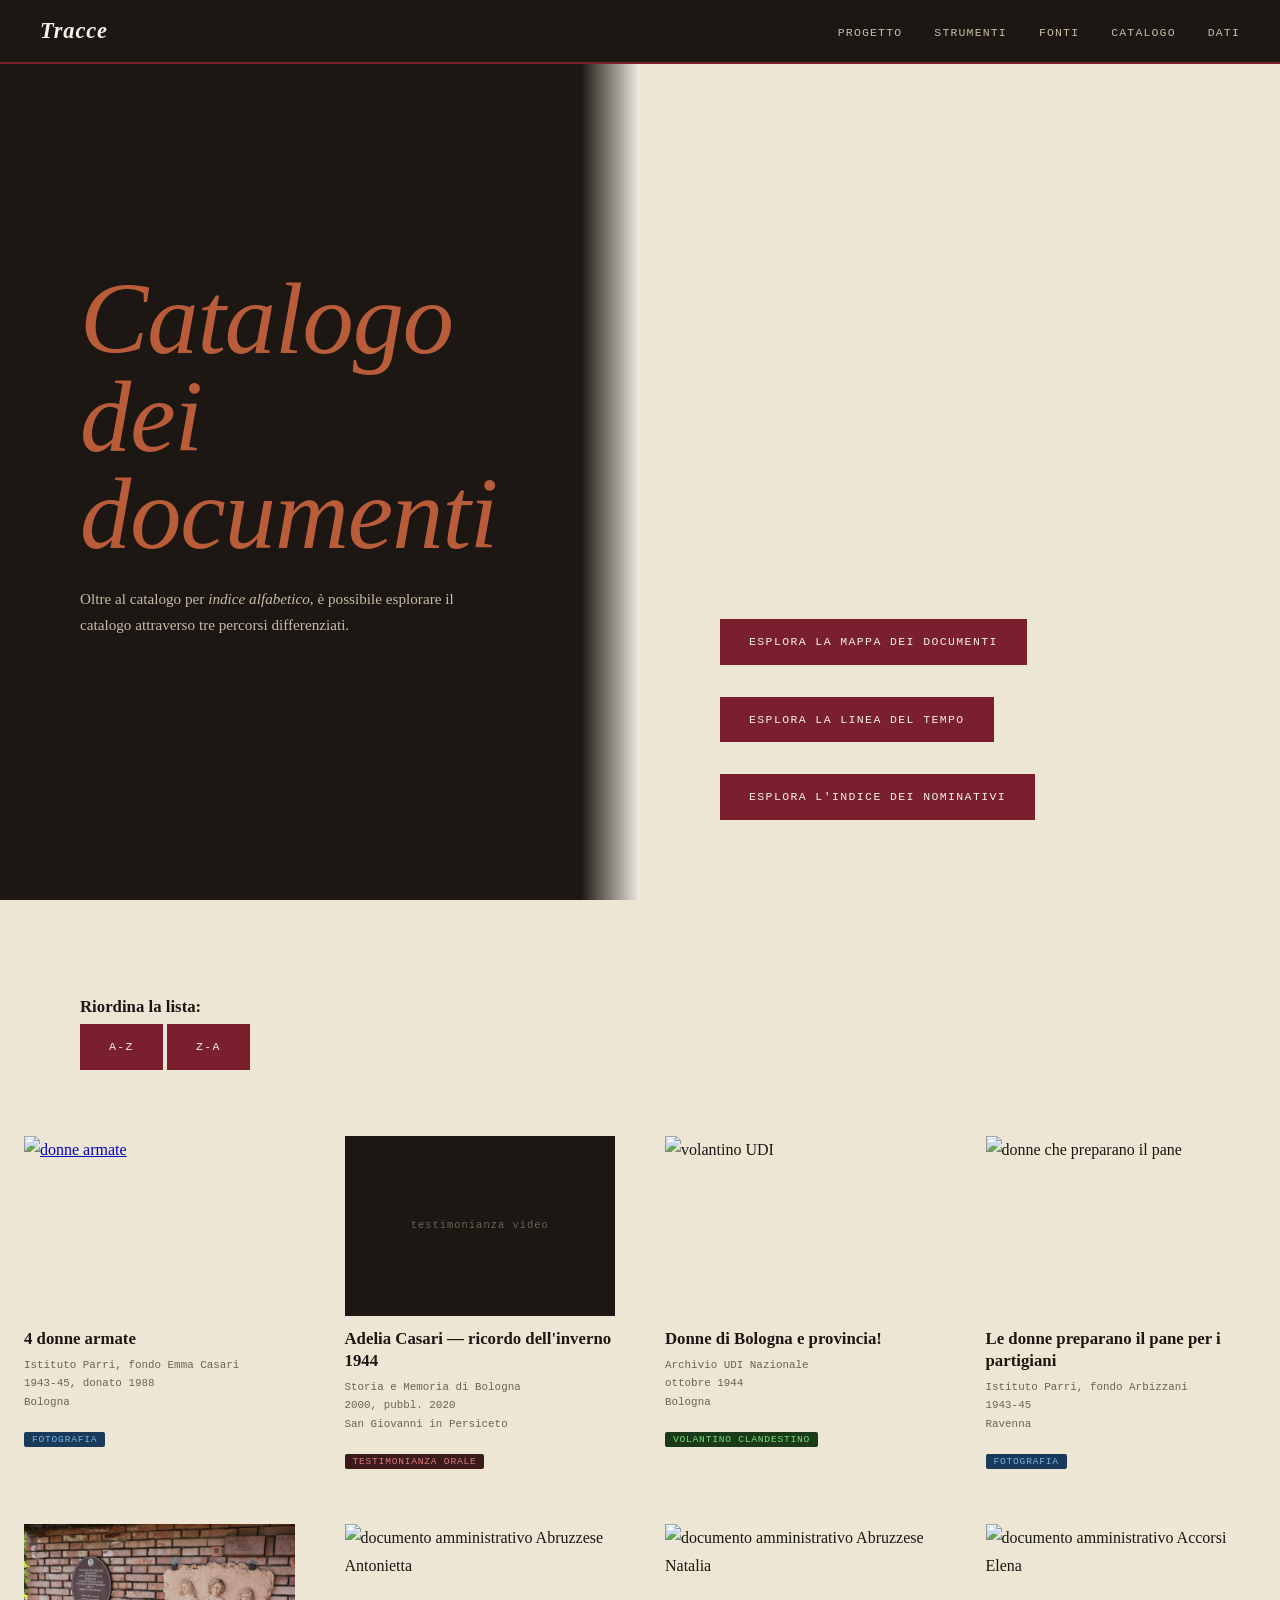
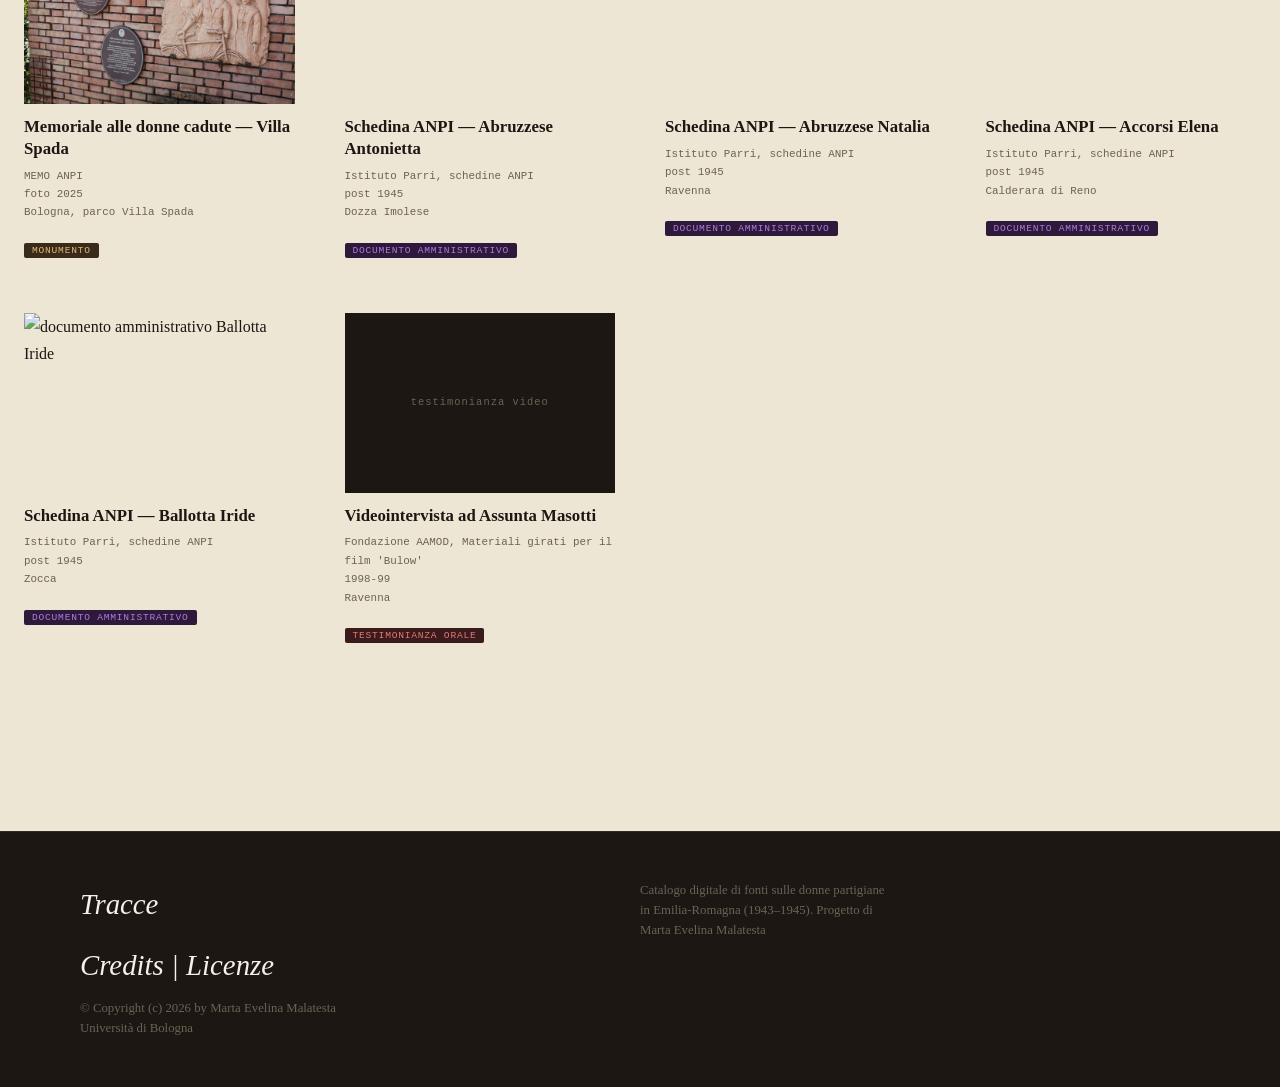
==== list-items.html @ 2e75b8f0 "Add files via upload aggiunta file" ====
<!DOCTYPE html>
<html lang="it">
<!-- HEAD -->
<head>
    <meta charset="utf-8">
    <meta name="viewport" content="width=device-width, initial-scale=1.0">
    <link rel="stylesheet" href="style.css">
    <title>Catalogo | Tracce</title>
    <meta name="DC.Title" content="Catalogo">
    <meta name="DC.Creator" content="Marta Evelina Malatesta">
    <meta name="DC.Subject" content="Resistenza in Emilia-Romagna">
    <meta name="DC.Description" content="Catalogo digitale di fonti eterogenee (fotografie, documenti, testimonianze orali, volantini) relative alla presenza e all'azione delle donne nella Resistenza emiliano-romagnola (1943–1945).">
    <meta name="DC.Publisher" content="GitHub">
    <meta name="DC.Date" content="17/06/2026">
    <meta name="DC.Type" content="Sito web">
    <meta name="DC.Format" content="HTML/CSS">
    <meta name="DC.Language" content="it">
    <meta name="DC.Rights" content="CC BY 4.0">
</head>

<!-- BODY: contiene HEADER (vuota), NAVBAR, SEZIONE HERO, SEZIONE ITEMS, FOOTER -->
<body>

  <!-- HEADER -->
  <header>
  </header>

  <!-- NAVBAR -->
  <nav>
    <a class="nav-brand" href="index.html" title="torna alla Home"><em>Tracce</em></a>
    <ul class="nav-links">
      <li><a href="#progetto">Progetto</a></li>
      <li><a href="#strumenti">Strumenti</a></li>
      <li><a href="#fonti">Fonti</a></li>
      <li><a href="list-items.html">Catalogo</a></li>
      <li><a href="dati.html">Dati</a></li>
    </ul>
  </nav>

  <!-- HERO -->
  <section class="hero">
    <div class="hero-left">
      <h1 class="hero-titolo"><em>Catalogo dei documenti</em></h1>
      <p class="hero-sottotitolo">Oltre al catalogo per <em>indice alfabetico</em>, è possibile esplorare il catalogo attraverso tre percorsi differenziati.</p>
    </div>
    <div class="hero-right">
      <div class="hero-cta" style="padding: 1rem">
        <p href="mappa.html" class="btn btn-primary">Esplora la mappa dei documenti</p>
      </div>
      <div class="hero-cta" style="padding: 1rem">
        <p href="linea.html" class="btn btn-primary">Esplora la linea del tempo</p>
      </div>
      <div class="hero-cta" style="padding: 1rem">
        <p href="indice.html" class="btn btn-primary">Esplora l'indice dei nominativi</p>
      </div>
    </div>
  </section>

  <!-- SEZIONE ITEMS -->
  <section class="corpus-bg">
    <div class="container">
      <p class="tipo-titolo">Riordina la lista:</p>
      <p class="btn btn-primary">A-Z</p>
      <p class="btn btn-primary">Z-A</p>
    </div>

    <div class="tipologie-griglia" style="margin-top:2.5rem">

      <!-- ITEM 1 -->
      <div class="tipo-card">
        <a href="item.html" title="Vai alla scheda"><img class="card-img" src="https://parridigit.istitutoparri.eu/public/multimediale/3/Emma_Casari/big/AS/_2/CAS_297.jpg" alt="donne armate"></a>
        <p class="tipo-titolo">4 donne armate</p>
        <div class="tipo-meta">
          <p>Istituto Parri, fondo Emma Casari<br>1943-45, donato 1988<br>Bologna</p>
        </div>
        <span class="tipo-badge badge-foto">fotografia</span>
      </div>

      <!-- ITEM 2 -->
      <div class="tipo-card">
        <div class="card-img-placeholder" title="vai al video">testimonianza video</div>
        <p class="tipo-titolo">Adelia Casari — ricordo dell'inverno 1944</p>
        <div class="tipo-meta">
          <p>Storia e Memoria di Bologna<br>2000, pubbl. 2020<br>San Giovanni in Persiceto</p>
        </div>
        <span class="tipo-badge badge-video">testimonianza orale</span>
      </div>

      <!-- ITEM 3 -->
      <div class="tipo-card">
        <img class="card-img" src="https://archiviodigitale.udinazionale.org/wp-content/uploads/1944/10/udi_1944_donne-di-bologna-e-provincia_00002.jpg" alt="volantino UDI">
        <p class="tipo-titolo">Donne di Bologna e provincia!</p>
        <div class="tipo-meta">
          <p>Archivio UDI Nazionale<br>ottobre 1944<br>Bologna</p>
        </div>
        <span class="tipo-badge badge-testo">volantino clandestino</span>
      </div>

      <!-- ITEM 4 -->
      <div class="tipo-card">
        <img class="card-img" src="https://parridigit.istitutoparri.eu/public/multimediale/3/Fondo_Arbizzani/medium/Arb_29/Arb_291.jpg" alt="donne che preparano il pane">
        <p class="tipo-titolo">Le donne preparano il pane per i partigiani</p>
        <div class="tipo-meta">
          <p>Istituto Parri, fondo Arbizzani<br>1943-45<br>Ravenna</p>
        </div>
        <span class="tipo-badge badge-foto">fotografia</span>
      </div>

      <!-- ITEM 5 -->
      <div class="tipo-card">
        <img class="card-img" src="img/ER-MON-0007.jpg" alt="monumento Villa Spada">
        <p class="tipo-titolo">Memoriale alle donne cadute — Villa Spada</p>
        <div class="tipo-meta">
          <p>MEMO ANPI<br>foto 2025<br>Bologna, parco Villa Spada</p>
        </div>
        <span class="tipo-badge badge-memoria">monumento</span>
      </div>

      <!-- ITEM 6 -->
      <div class="tipo-card">
        <img class="card-img" src="https://parridigit.istitutoparri.eu/public/multimediale/1/Schedine_Partigiani_ANPI_BO/multimedia_source/bruz/Abruzzese_Antonietta_00006.jpg" alt="documento amministrativo Abruzzese Antonietta">
        <p class="tipo-titolo">Schedina ANPI — Abruzzese Antonietta</p>
        <div class="tipo-meta">
          <p>Istituto Parri, schedine ANPI<br>post 1945<br>Dozza Imolese</p>
        </div>
        <span class="tipo-badge badge-doc">documento amministrativo</span>
      </div>

      <!-- ITEM 7 -->
      <div class="tipo-card">
        <img class="card-img" src="https://parridigit.istitutoparri.eu/public/multimediale/1/Schedine_Partigiani_ANPI_BO/multimedia_source/bruz/Abruzzese_Natalia_00007.jpg" alt="documento amministrativo Abruzzese Natalia">
        <p class="tipo-titolo">Schedina ANPI — Abruzzese Natalia</p>
        <div class="tipo-meta">
          <p>Istituto Parri, schedine ANPI<br>post 1945<br>Ravenna</p>
        </div>
        <span class="tipo-badge badge-doc">documento amministrativo</span>
      </div>

      <!-- ITEM 8 -->
      <div class="tipo-card">
        <img class="card-img" src="https://parridigit.istitutoparri.eu/public/multimediale/1/Schedine_Partigiani_ANPI_BO/multimedia_source/ccor/Accorsi_Elena_00016.jpg" alt="documento amministrativo Accorsi Elena">
        <p class="tipo-titolo">Schedina ANPI — Accorsi Elena</p>
        <div class="tipo-meta">
          <p>Istituto Parri, schedine ANPI<br>post 1945<br>Calderara di Reno</p>
        </div>
        <span class="tipo-badge badge-doc">documento amministrativo</span>
      </div>

      <!-- ITEM 9 -->
      <div class="tipo-card">
        <img class="card-img" src="https://parridigit.istitutoparri.eu/public/multimediale/1/Schedine_Partigiani_ANPI_BO/multimedia_source/allo/Ballotta_Iride_00722.jpg" alt="documento amministrativo Ballotta Iride">
        <p class="tipo-titolo">Schedina ANPI — Ballotta Iride</p>
        <div class="tipo-meta">
          <p>Istituto Parri, schedine ANPI<br>post 1945<br>Zocca</p>
        </div>
        <span class="tipo-badge badge-doc">documento amministrativo</span>
      </div>

      <!-- ITEM 10 -->
      <div class="tipo-card">
        <div class="card-img-placeholder" title="vai al video">testimonianza video</div>
        <p class="tipo-titolo">Videointervista ad Assunta Masotti</p>
        <div class="tipo-meta">
          <p>Fondazione AAMOD, Materiali girati per il film 'Bulow'<br>1998-99<br>Ravenna</span>
        </div>
        <span class="tipo-badge badge-video">testimonianza orale</span>
      </div>

    </div>
  </section>

  <!-- FOOTER -->
  <footer>
    <div class="container">
      <div class="footer-grid">
        <h2 class="footer-brand">Tracce</h2>
          <p class="footer-desc">Catalogo digitale di fonti sulle donne partigiane in Emilia-Romagna (1943–1945). Progetto di Marta Evelina Malatesta</p>
      </div>
      <div class="footer-brand">Credits | Licenze</div>
      <div>
        <p class="footer-desc">&copy; Copyright (c) 2026 by <am>Marta Evelina Malatesta</am><br>Università di Bologna</p>
      </div>
    </div>
  </footer>

</body>
</html>
---- style.css ----
:root {
      --carta:       #F5F0E8;
      --carta-scura: #EDE6D4;
      --inchiostro:  #1C1712;
      --bordeaux:    #7A1F2E;
      --terracotta:  #B85C3A;
      --ocra:        #C9923A;
      --grigio-doc:  #6B6255;
      --bordo:       #C8BCA8;
      --font-display: 'Cormorant Garamond', Georgia, serif;
      --font-body:    'Libre Baskerville', Georgia, serif;
      --font-mono:    'DM Mono', 'Courier New', monospace;
    }

    *, *::before, *::after { box-sizing: border-box; margin: 0; padding: 0; }

    html { scroll-behavior: smooth; }

    body {
      background-color: var(--carta);
      color: var(--inchiostro);
      font-family: var(--font-body);
      font-size: 16px;
      line-height: 1.7;
      overflow-x: hidden;
    }

    /* ── TEXTURE DI SFONDO ── */
    body::before {
      content: '';
      position: fixed;
      inset: 0;
      pointer-events: none;
      z-index: 0;
    }

    /* ── NAVBAR ── */
    nav {
      position: fixed;
      top: 0; left: 0; right: 0;
      z-index: 100;
      background: var(--inchiostro);
      display: flex;
      align-items: center;
      justify-content: space-between;
      padding: .75rem 2.5rem;
      border-bottom: 2px solid var(--bordeaux);
    }

    .nav-brand {
      font-family: var(--font-display);
      font-size: 1.4rem;
      font-weight: 600;
      color: var(--carta);
      letter-spacing: .04em;
      text-decoration: none;
    }

    .nav-brand span {
      color: var(--terracotta);
      font-style: italic;
    }

    .nav-links {
      display: flex;
      gap: 2rem;
      list-style: none;
    }

    .nav-links a {
      font-family: var(--font-mono);
      font-size: .72rem;
      letter-spacing: .1em;
      text-transform: uppercase;
      color: var(--bordo);
      text-decoration: none;
      transition: color .2s;
    }

    .nav-links a:hover { color: var(--terracotta); }

    /* ── HERO ── */
    .hero {
      min-height: 100vh;
      background: var(--inchiostro);
      display:grid;
      grid-template-columns: 1fr 1fr;
      position: relative;
      padding-top: 56px;
    }

    .hero-left {
      background: var(--inchiostro);
      display: flex;
      flex-direction: column;
      justify-content: center;
      padding: 6rem 4rem 6rem 5rem;
      position: relative;
      overflow: hidden;
    }

    .hero-left::after {
      content: '';
      position: absolute;
      top: 0; right: -1px;
      width: 60px; height: 100%;
      background: linear-gradient(to right, transparent, var(--carta));
      z-index: 2;
    }

    .hero-anno {
      font-family: var(--font-mono);
      font-size: .7rem;
      letter-spacing: .2em;
      color: var(--terracotta);
      text-transform: uppercase;
      margin-bottom: 1.5rem;
      opacity: 0;
      animation: fadeUp .8s .2s forwards;
    }

    .hero-titolo {
      font-family: var(--font-display);
      font-size: clamp(4rem, 8vw, 7rem);
      font-weight: 300;
      line-height: .95;
      color: var(--carta);
      letter-spacing: -.01em;
      margin-bottom: 1.5rem;
      opacity: 0;
      animation: fadeUp .8s .4s forwards;
    }

    .hero-titolo em {
      font-style: italic;
      color: var(--terracotta);
      display: block;
    }

    .hero-sottotitolo {
      font-family: var(--font-body);
      font-size: .95rem;
      color: var(--bordo);
      line-height: 1.7;
      max-width: 380px;
      margin-bottom: 3rem;
      opacity: 0;
      animation: fadeUp .8s .6s forwards;
    }

    .hero-cta {
      display: flex;
      gap: 1rem;
      flex-wrap: wrap;
      opacity: 0;
      animation: fadeUp .8s .8s forwards;
    }

    .btn {
      font-family: var(--font-mono);
      font-size: .72rem;
      letter-spacing: .12em;
      text-transform: uppercase;
      padding: .75rem 1.75rem;
      text-decoration: none;
      transition: all .2s;
      display: inline-block;
    }

    .btn-primary {
      background: var(--bordeaux);
      color: var(--carta);
      border: 1px solid var(--bordeaux);
    }

    .btn-primary:hover {
      background: var(--terracotta);
      border-color: var(--terracotta);
    }

    .btn-outline {
      background: transparent;
      color: var(--bordo);
      border: 1px solid var(--grigio-doc);
    }

    .btn-outline:hover {
      border-color: var(--bordo);
      color: var(--carta);
    }

    .hero-right {
      background: var(--carta-scura);
      display: flex;
      flex-direction: column;
      justify-content: flex-end;
      padding: 6rem 4rem 4rem;
      position: relative;
    }

    .hero-numeri {
      display: grid;
      grid-template-columns: 1fr 1fr;
      gap: 2px;
      margin-bottom: 3rem;
      opacity: 0;
      animation: fadeUp .8s 1s forwards;
    }

    .numero-item {
      background: var(--carta);
      padding: 1.5rem;
      border-left: 3px solid var(--bordeaux);
    }

    .numero-item:nth-child(even) {
      border-color: var(--terracotta);
    }

    .numero-grande {
      font-family: var(--font-display);
      font-size: 2.8rem;
      font-weight: 300;
      line-height: 1;
      color: var(--bordeaux);
      display: block;
    }

    .numero-label {
      font-family: var(--font-mono);
      font-size: .65rem;
      letter-spacing: .12em;
      text-transform: uppercase;
      color: var(--grigio-doc);
      margin-top: .25rem;
      display: block;
    }

    .hero-citazione {
      background: var(--inchiostro);
      padding: 1.5rem 2rem;
      border-left: 3px solid var(--ocra);
      opacity: 0;
      animation: fadeUp .8s 1.2s forwards;
    }

    .hero-citazione blockquote {
      font-family: var(--font-display);
      font-size: 1.1rem;
      font-style: italic;
      color: var(--carta);
      line-height: 1.6;
      margin-bottom: .5rem;
    }

    .hero-citazione cite {
      font-family: var(--font-mono);
      font-size: .65rem;
      letter-spacing: .1em;
      color: var(--ocra);
      text-transform: uppercase;
      font-style: normal;
    }

    /* ── SEZIONE PROGETTO ── */
    .sezione {
      position: relative;
      z-index: 1;
      padding: 3rem 0;
    }

    .container {
      max-width: 1200px;
      margin: 0 auto;
      padding: 0 2.5rem;
    }

    .sezione-etichetta {
      font-family: var(--font-mono);
      font-size: .68rem;
      letter-spacing: .2em;
      text-transform: uppercase;
      color: var(--terracotta);
      margin-bottom: 1rem;
      display: flex;
      align-items: center;
      gap: .75rem;
    }

    .sezione-etichetta::after {
      content: '';
      flex: 1;
      height: 1px;
      background: var(--bordo);
      max-width: 80px;
    }

    .sezione-titolo {
      font-family: var(--font-display);
      font-size: clamp(2rem, 4vw, 3rem);
      font-weight: 400;
      line-height: 1.2;
      color: var(--inchiostro);
      margin-bottom: 1.5rem;
    }

    .sezione-titolo em {
      font-style: italic;
      color: var(--bordeaux);
    }

    /* ── PROGETTO LAYOUT ── */
    .progetto-grid {
      display: grid;
      grid-template-columns: 1fr 1.2fr;
      gap: 5rem;
      align-items: start;
    }

    .progetto-testo p {
      font-size: .95rem;
      color: var(--grigio-doc);
      margin-bottom: 1.2rem;
      line-height: 1.8;
    }

    .progetto-testo p strong {
      color: var(--inchiostro);
      font-weight: 700;
    }

    .progetto-metodi {
      display: flex;
      flex-direction: column;
      gap: 1px;
    }

    .metodo-item {
      background: var(--carta-scura);
      padding: 1.25rem 1.5rem;
      display: flex;
      gap: 1.25rem;
      align-items: flex-start;
      border-left: 0px solid var(--bordeaux);
      transition: all .25s;
      cursor: default;
    }

    .metodo-item:hover {
      background: var(--inchiostro);
      border-left-width: 3px;
      padding-left: 1.25rem;
    }

    .metodo-item:hover .metodo-titolo { color: var(--carta); }
    .metodo-item:hover .metodo-desc { color: var(--bordo); }

    .metodo-numero {
      font-family: var(--font-display);
      font-size: 2rem;
      font-weight: 300;
      color: var(--bordeaux);
      line-height: 1;
      min-width: 2rem;
      margin-top: .1rem;
    }

    .metodo-titolo {
      font-family: var(--font-display);
      font-size: 1.1rem;
      font-weight: 600;
      color: var(--inchiostro);
      margin-bottom: .2rem;
    }

    .metodo-desc {
      font-family: var(--font-mono);
      font-size: .72rem;
      color: var(--grigio-doc);
      line-height: 1.5;
    }

    /* ── CORPUS / DOCUMENTI ── */
    .corpus-bg {
      background: var(--carta-scura);
      padding: 6rem 0;
    }

    .tipologie-griglia {
      display: grid;
      grid-template-columns: repeat(auto-fill, minmax(300px, 1fr));
      gap: 2px;
      margin-bottom: 4rem;
    }

    .tipo-card {
      background: var(--grid);
      padding: 1.5rem;
      border-top: 2px solid transparent;
      transition: all .25s;
      position: relative;
    }

    .tipo-card:hover {
      background: rgba(255,255,255,.08);
      border-top-color: var(--terracotta);
    }

    .card-img {
  width: 100%;
  height: 180px;
  object-fit: cover;
  object-position: center top;
  display: block;
  margin-bottom: .75rem;
  filter: grayscale(20%);
}

.card-img-placeholder {
  width: 100%;
  height: 180px;
  background: var(--inchiostro);
  display: flex;
  align-items: center;
  justify-content: center;
  margin-bottom: .75rem;
  font-family: var(--font-mono);
  font-size: .65rem;
  color: var(--grigio-doc);
  letter-spacing: .1em;
}

    .tipo-id {
      font-family: var(--font-mono);
      font-size: .65rem;
      letter-spacing: .15em;
      color: var(--terracotta);
      margin-bottom: .75rem;
      display: block;
    }

    .tipo-titolo {
      font-family: var(--font-display);
      font-size: 1.05rem;
      font-weight: 600;
      color: var(--inchiostro);
      margin-bottom: .4rem;
      line-height: 1.3;
    }

    .tipo-meta {
      font-family: var(--font-mono);
      font-size: .68rem;
      color: var(--grigio-doc);
      display: flex;
      gap: .75rem;
      flex-wrap: wrap;
      margin-bottom: .75rem;
    }

    .tipo-badge {
      font-family: var(--font-mono);
      font-size: .6rem;
      letter-spacing: .08em;
      text-transform: uppercase;
      padding: 2px 8px;
      border-radius: 2px;
    }

    .badge-foto    { background: #1a3a5c; color: #7ab3e0; }
    .badge-doc     { background: #2d1a3a; color: #b07ae0; }
    .badge-video   { background: #3a1a1a; color: #e07a7a; }
    .badge-testo   { background: #1a3a1a; color: #7ae07a; }
    .badge-memoria { background: #3a2a1a; color: #e0b87a; }

    .tipo-luogo {
      font-family: var(--font-mono);
      font-size: .65rem;
      color: rgba(245,240,232,.35);
      margin-top: .5rem;
    }

    /* barra accesso documenti */
    .accesso-barra {
      display: var(--carta-scura);
      grid-template-columns: repeat(3, 1fr);
      gap: 2px;
    }

    .accesso-item {
      background: rgba(255,255,255,.04);
      padding: 2rem 1.75rem;
      text-decoration: none;
      border-bottom: 2px solid transparent;
      transition: all .25s;
      display: block;
    }

    .accesso-item:hover {
      background: var(--bordeaux);
      border-bottom-color: var(--terracotta);
    }

    .accesso-item:hover .accesso-titolo { color: var(--carta); }
    .accesso-item:hover .accesso-desc { color: rgba(245,240,232,.7); }

    .accesso-icon {
      font-size: 1.5rem;
      margin-bottom: .75rem;
      display: block;
    }

    .accesso-titolo {
      font-family: var(--font-display);
      font-size: 1.15rem;
      font-weight: 600;
      color: var(--inchiostro);
      margin-bottom: .35rem;
    }

    .accesso-desc {
      font-family: var(--font-mono);
      font-size: .68rem;
      color: var(--grigio-doc);
      line-height: 1.5;
    }

    .accesso-placeholder {
      font-family: var(--font-mono);
      font-size: .6rem;
      color: var(--terracotta);
      text-transform: uppercase;
      letter-spacing: .1em;
      margin-top: .75rem;
      display: block;
    }

    /* ── QUESTIONI METODOLOGICHE ── */
    .metodo-grid {
      display: grid;
      grid-template-columns: repeat(2, 1fr);
      gap: 2px;
      margin-top: 2.5rem;
    }

    .metodo-card {
      background: var(--grid);
      padding: 1.5rem;
      border-left: 3px solid var(--bordo);
    }

    .metodo-card:nth-child(1) { border-color: var(--bordeaux); }
    .metodo-card:nth-child(2) { border-color: var(--terracotta); }
    .metodo-card:nth-child(3) { border-color: var(--ocra); }
    .metodo-card:nth-child(4) { border-color: var(--grigio-doc); }

    .metodo-card-titolo {
      font-family: var(--font-display);
      font-size: 1rem;
      font-weight: 700;
      color: var(--inchiostro);
      margin-bottom: .5rem;
    }

    .metodo-card p {
      font-size: .85rem;
      color: var(--grigio-doc);
      line-height: 1.7;
    }

    /* ── ARCHIVI ── */
    .archivi-lista {
      display: grid;
      grid-template-columns: repeat(auto-fill, minmax(220px, 1fr));
      gap: 2px;
      margin-top: 2.5rem;
    }

    .archivio-item {
      background: var(--carta-scura);
      padding: 1.25rem;
      border-top: 2px solid var(--bordo);
    }

    .archivio-nome {
      font-family: var(--font-display);
      font-size: .95rem;
      font-weight: 700;
      color: var(--inchiostro);
      margin-bottom: .3rem;
    }

    .archivio-loc {
      font-family: var(--font-mono);
      font-size: .65rem;
      color: var(--terracotta);
      letter-spacing: .08em;
      text-transform: uppercase;
      margin-bottom: .5rem;
    }

    .archivio-tipi {
      display: flex;
      flex-wrap: wrap;
      gap: 3px;
    }

    /* ── FOOTER ── */
    footer {
      background: var(--inchiostro);
      border-top: 1px solid rgba(255,255,255,.08);
      padding: 3rem 0;
      position: relative;
      z-index: 1;
    }

    .footer-grid {
      display: grid;
      grid-template-columns: 2fr 1fr 1fr;
      gap: 3rem;
    }

    .footer-brand {
      font-family: var(--font-display);
      font-size: 1.8rem;
      font-weight: 300;
      color: var(--carta);
      font-style: italic;
      margin-bottom: .5rem;
    }

    .footer-brand span { color: var(--terracotta); }

    .footer-desc {
      font-size: .8rem;
      color: var(--grigio-doc);
      line-height: 1.6;
      max-width: 320px;
    }

    .footer-col-titolo {
      font-family: var(--font-mono);
      font-size: .65rem;
      letter-spacing: .15em;
      text-transform: uppercase;
      color: var(--terracotta);
      margin-bottom: 1rem;
    }

    .footer-links {
      list-style: none;
      display: flex;
      flex-direction: column;
      gap: .5rem;
    }

    .footer-links a {
      font-size: .82rem;
      color: var(--grigio-doc);
      text-decoration: none;
      transition: color .2s;
    }

    .footer-links a:hover { color: var(--carta); }

    .footer-links .placeholder {
      color: rgba(107,98,85,.5);
      cursor: default;
      font-style: italic;
    }

    .footer-bottom {
      margin-top: 2.5rem;
      padding-top: 1.5rem;
      border-top: 1px solid rgba(255,255,255,.06);
      display: flex;
      justify-content: space-between;
      align-items: center;
    }

    .footer-copy {
      font-family: var(--font-mono);
      font-size: .65rem;
      color: rgba(107,98,85,.6);
      letter-spacing: .08em;
    }

    .footer-dc {
      font-family: var(--font-mono);
      font-size: .62rem;
      color: rgba(107,98,85,.5);
    }

    * {
  box-sizing: border-box;
}

.row {
  display: flex;
}

.column {
  flex: 50%;
  padding: 10px;
  height: 300px;

}

.table, td, th {
  border: 1px solid var(--bordeaux);
  padding: 5px;
}

.table {
  border-collapse: collapse;
  width: 100%;
}

    /* ── ANIMAZIONI ── */
    @keyframes fadeUp {
      from { opacity: 0; transform: translateY(20px); }
      to   { opacity: 1; transform: translateY(0); }
    }

    /* ── RESPONSIVE ── */
    @media (max-width: 900px) {
      .hero { grid-template-columns: 1fr; }
      .hero-left::after { display: none; }
      .hero-right { padding: 3rem 2rem; }
      .progetto-grid { grid-template-columns: 1fr; gap: 3rem; }
      .accesso-barra { grid-template-columns: 1fr; }
      .metodo-grid { grid-template-columns: 1fr; }
      .footer-grid { grid-template-columns: 1fr; gap: 2rem; }
      nav { padding: .75rem 1.25rem; }
      .nav-links { gap: 1.25rem; }
      .hero-left { padding: 4rem 2rem 3rem; }
    }
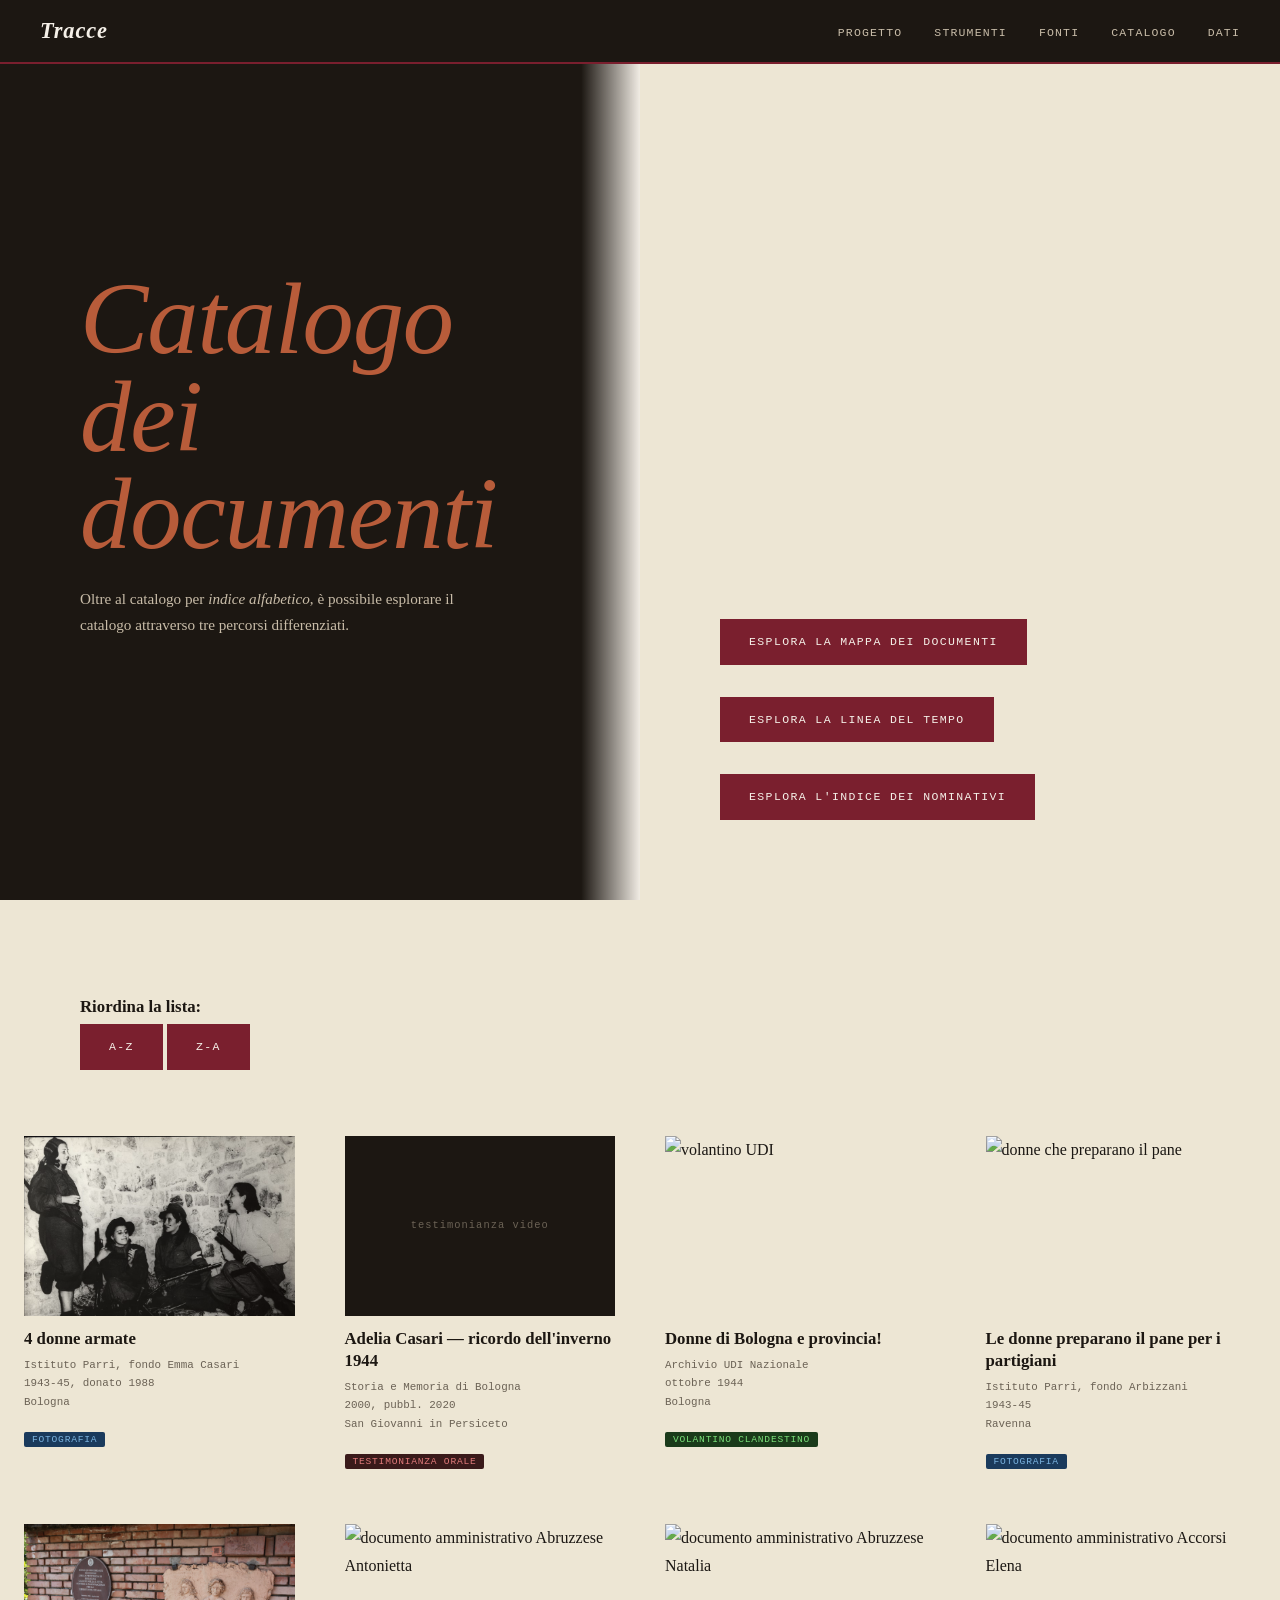
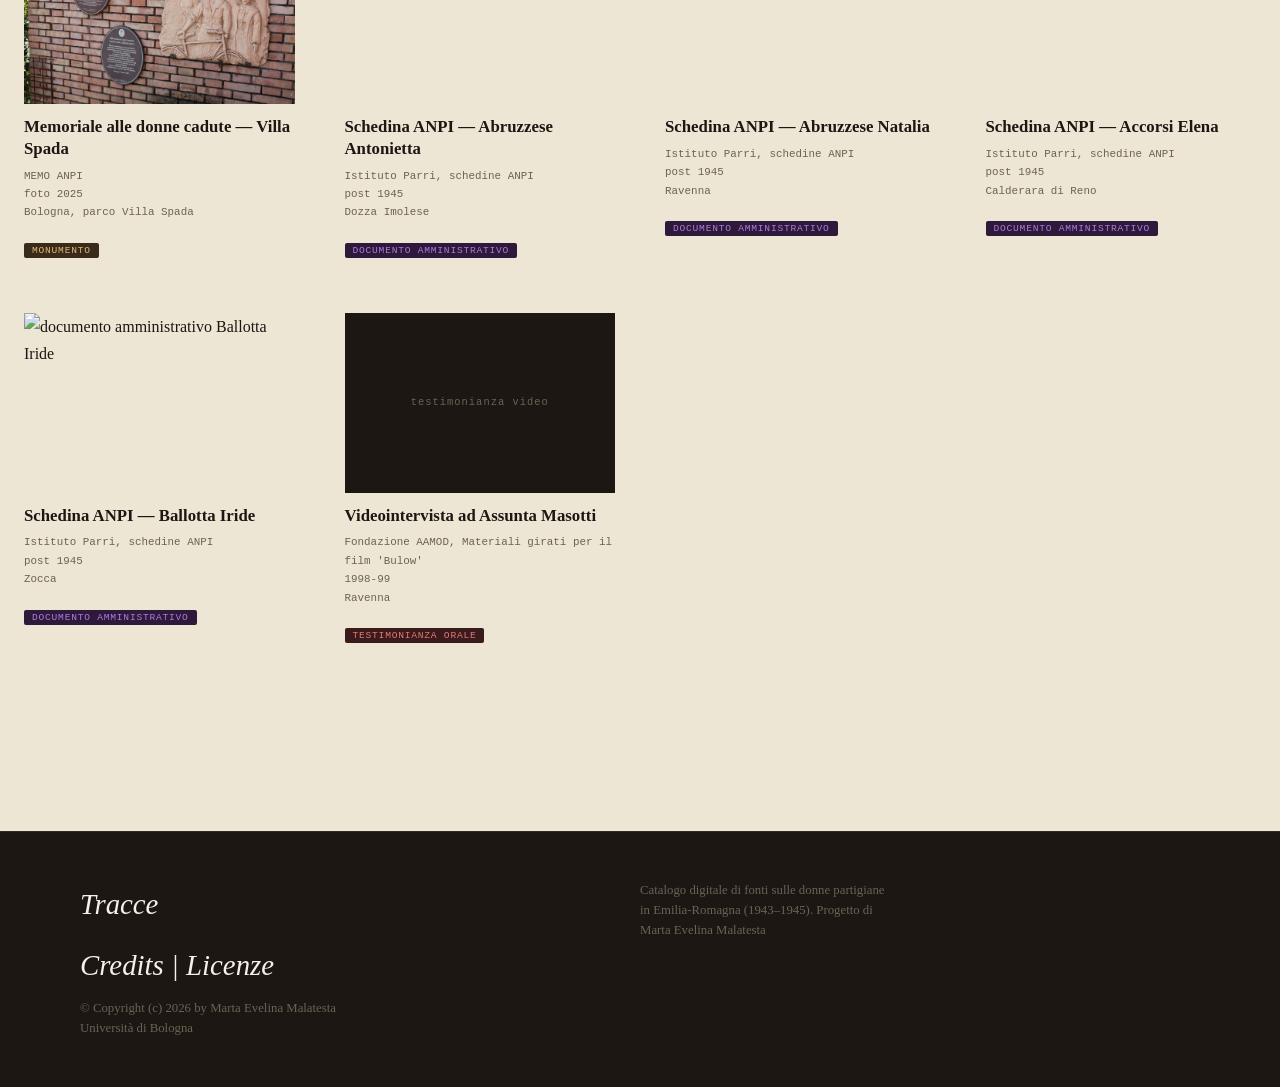
==== commit 5ee6ebae: "Update list-items.html" ====
--- a/list-items.html
+++ b/list-items.html
@@ -68,7 +68,7 @@
 
       <!-- ITEM 1 -->
       <div class="tipo-card">
-        <a href="item.html" title="Vai alla scheda"><img class="card-img" src="https://parridigit.istitutoparri.eu/public/multimediale/3/Emma_Casari/big/AS/_2/CAS_297.jpg" alt="donne armate"></a>
+        <a href="item.html" title="Vai alla scheda"><img class="card-img" src="img/ER-FOTO-0002.jpg" alt="donne armate"></a>
         <p class="tipo-titolo">4 donne armate</p>
         <div class="tipo-meta">
           <p>Istituto Parri, fondo Emma Casari<br>1943-45, donato 1988<br>Bologna</p>
@@ -184,4 +184,4 @@
   </footer>
 
 </body>
-</html>+</html>
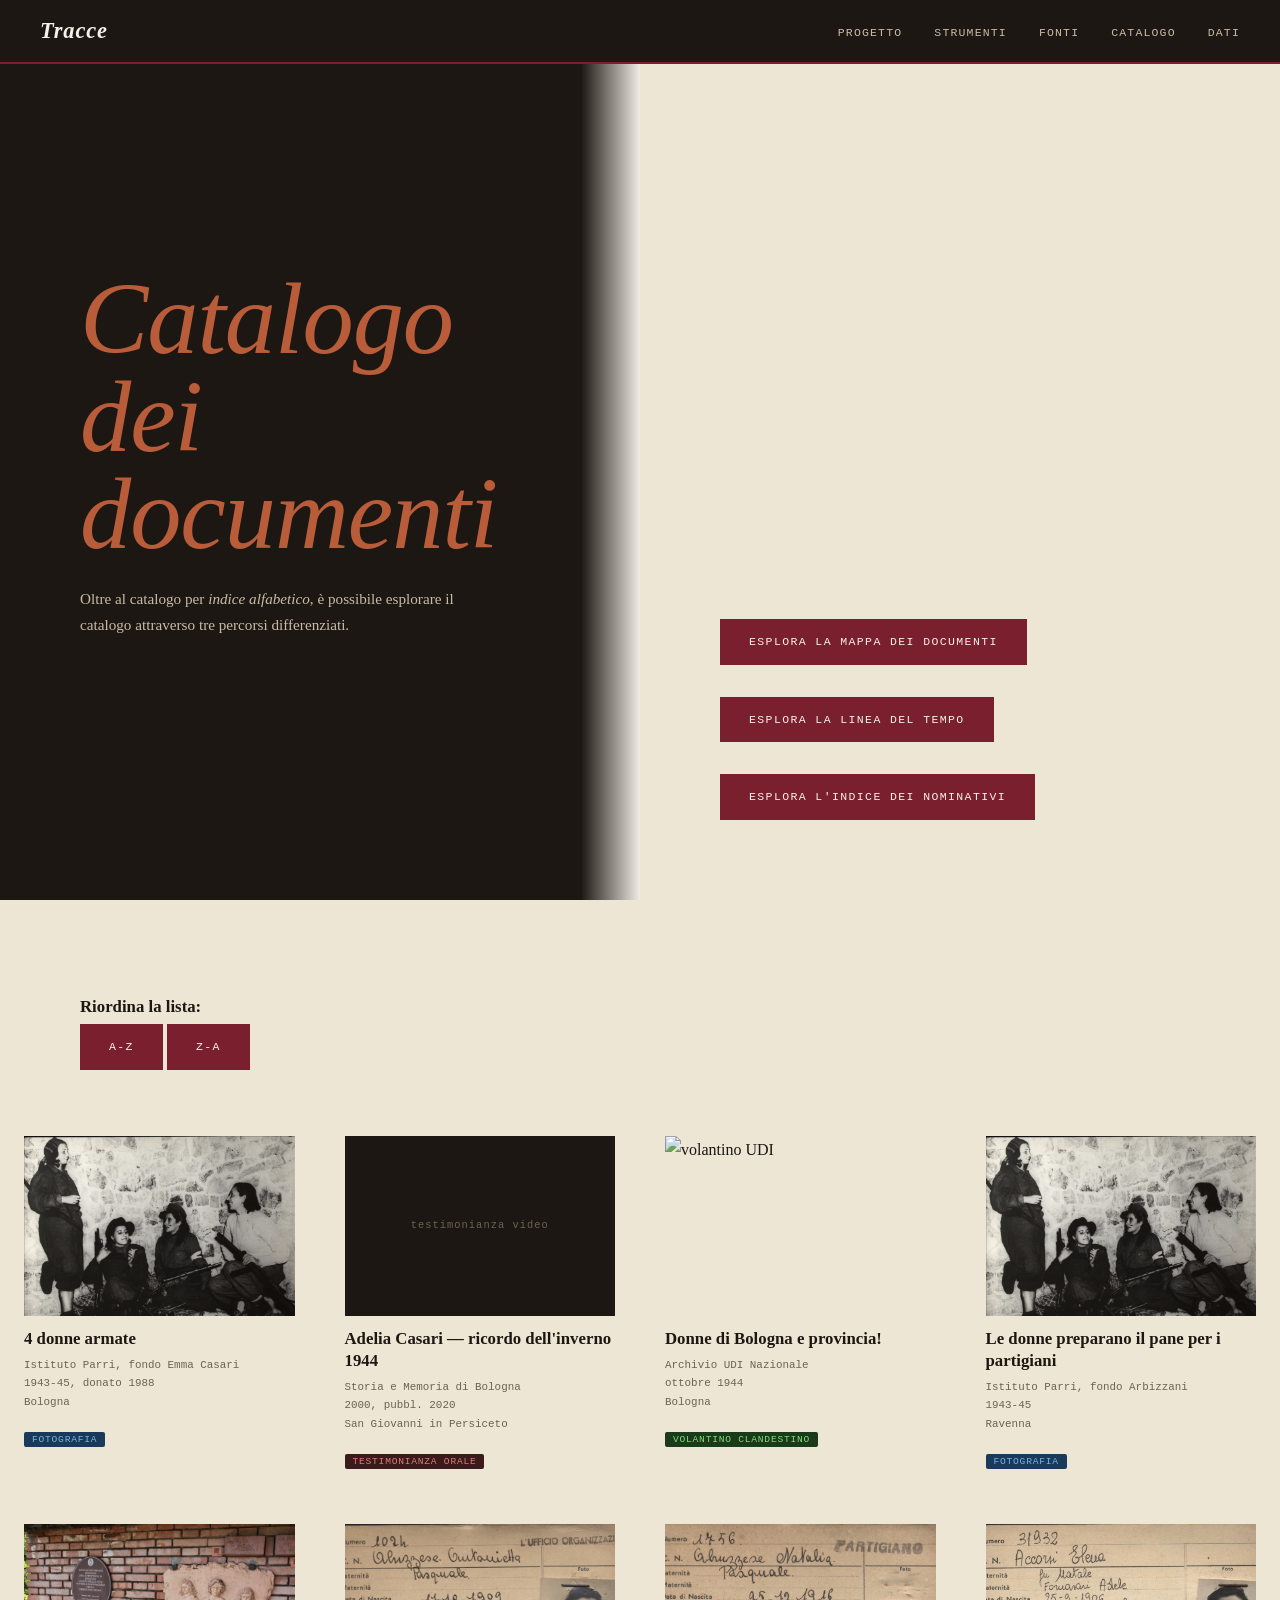
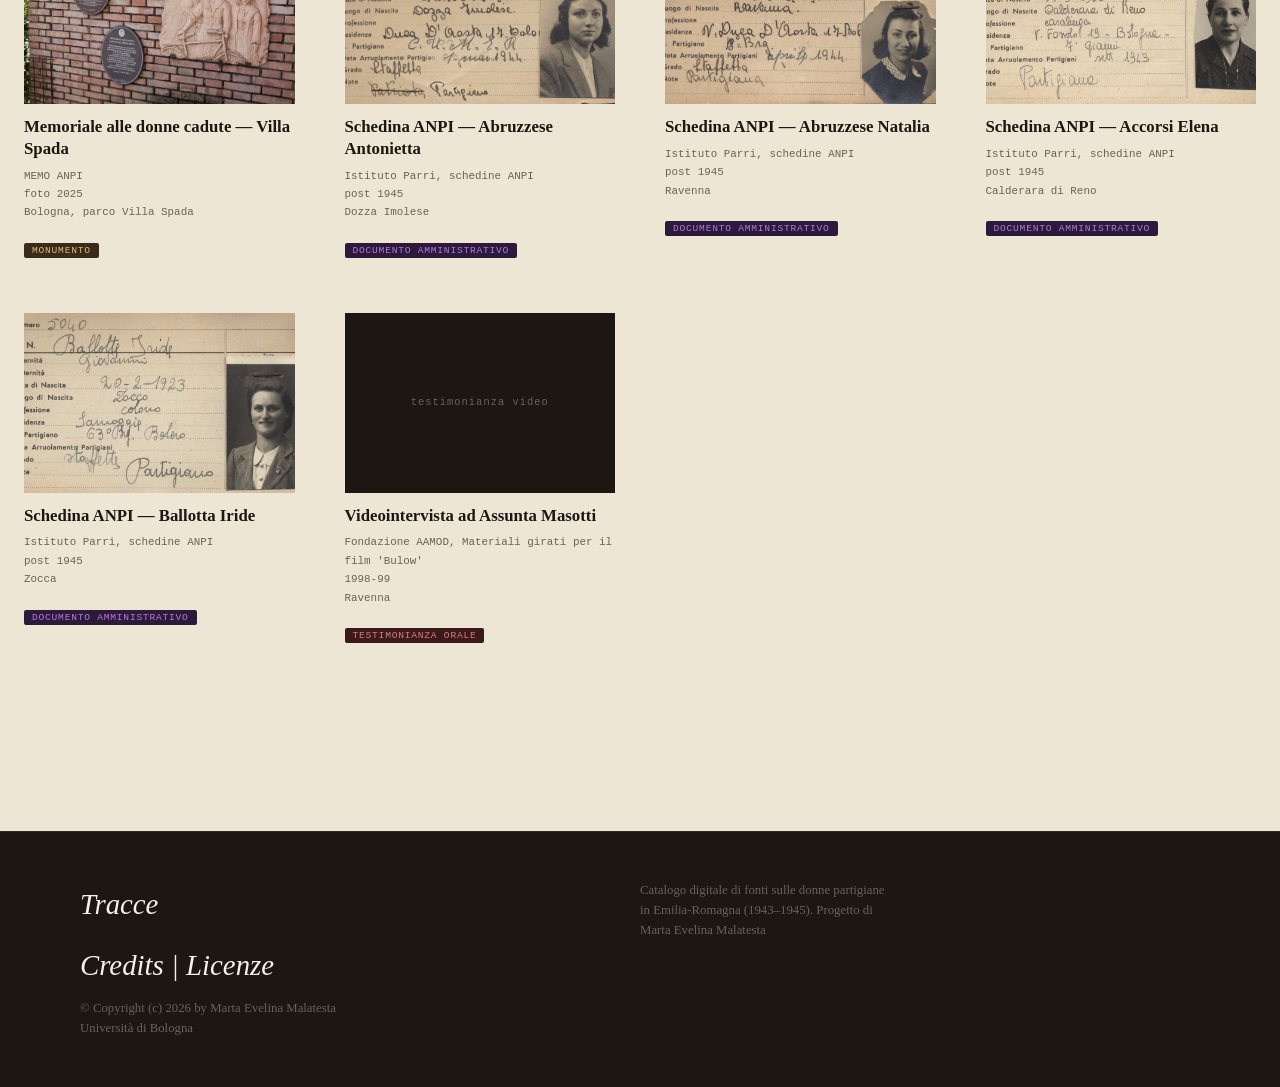
==== commit 1b204bda: "Update list-items.html" ====
--- a/list-items.html
+++ b/list-items.html
@@ -98,7 +98,7 @@
 
       <!-- ITEM 4 -->
       <div class="tipo-card">
-        <img class="card-img" src="https://parridigit.istitutoparri.eu/public/multimediale/3/Fondo_Arbizzani/medium/Arb_29/Arb_291.jpg" alt="donne che preparano il pane">
+        <img class="card-img" src="img/ER-FOTO-0002.jpg" alt="donne che preparano il pane">
         <p class="tipo-titolo">Le donne preparano il pane per i partigiani</p>
         <div class="tipo-meta">
           <p>Istituto Parri, fondo Arbizzani<br>1943-45<br>Ravenna</p>
@@ -118,7 +118,7 @@
 
       <!-- ITEM 6 -->
       <div class="tipo-card">
-        <img class="card-img" src="https://parridigit.istitutoparri.eu/public/multimediale/1/Schedine_Partigiani_ANPI_BO/multimedia_source/bruz/Abruzzese_Antonietta_00006.jpg" alt="documento amministrativo Abruzzese Antonietta">
+        <img class="card-img" src="img/ER-DOC-0003.jpg" alt="documento amministrativo Abruzzese Antonietta">
         <p class="tipo-titolo">Schedina ANPI — Abruzzese Antonietta</p>
         <div class="tipo-meta">
           <p>Istituto Parri, schedine ANPI<br>post 1945<br>Dozza Imolese</p>
@@ -128,7 +128,7 @@
 
       <!-- ITEM 7 -->
       <div class="tipo-card">
-        <img class="card-img" src="https://parridigit.istitutoparri.eu/public/multimediale/1/Schedine_Partigiani_ANPI_BO/multimedia_source/bruz/Abruzzese_Natalia_00007.jpg" alt="documento amministrativo Abruzzese Natalia">
+        <img class="card-img" src="img/ER-DOC-0008.jpg" alt="documento amministrativo Abruzzese Natalia">
         <p class="tipo-titolo">Schedina ANPI — Abruzzese Natalia</p>
         <div class="tipo-meta">
           <p>Istituto Parri, schedine ANPI<br>post 1945<br>Ravenna</p>
@@ -138,7 +138,7 @@
 
       <!-- ITEM 8 -->
       <div class="tipo-card">
-        <img class="card-img" src="https://parridigit.istitutoparri.eu/public/multimediale/1/Schedine_Partigiani_ANPI_BO/multimedia_source/ccor/Accorsi_Elena_00016.jpg" alt="documento amministrativo Accorsi Elena">
+        <img class="card-img" src="img/ER-DOC-0009.jpg" alt="documento amministrativo Accorsi Elena">
         <p class="tipo-titolo">Schedina ANPI — Accorsi Elena</p>
         <div class="tipo-meta">
           <p>Istituto Parri, schedine ANPI<br>post 1945<br>Calderara di Reno</p>
@@ -148,7 +148,7 @@
 
       <!-- ITEM 9 -->
       <div class="tipo-card">
-        <img class="card-img" src="https://parridigit.istitutoparri.eu/public/multimediale/1/Schedine_Partigiani_ANPI_BO/multimedia_source/allo/Ballotta_Iride_00722.jpg" alt="documento amministrativo Ballotta Iride">
+        <img class="card-img" src="img/ER-DOC-0010.jpg" alt="documento amministrativo Ballotta Iride">
         <p class="tipo-titolo">Schedina ANPI — Ballotta Iride</p>
         <div class="tipo-meta">
           <p>Istituto Parri, schedine ANPI<br>post 1945<br>Zocca</p>
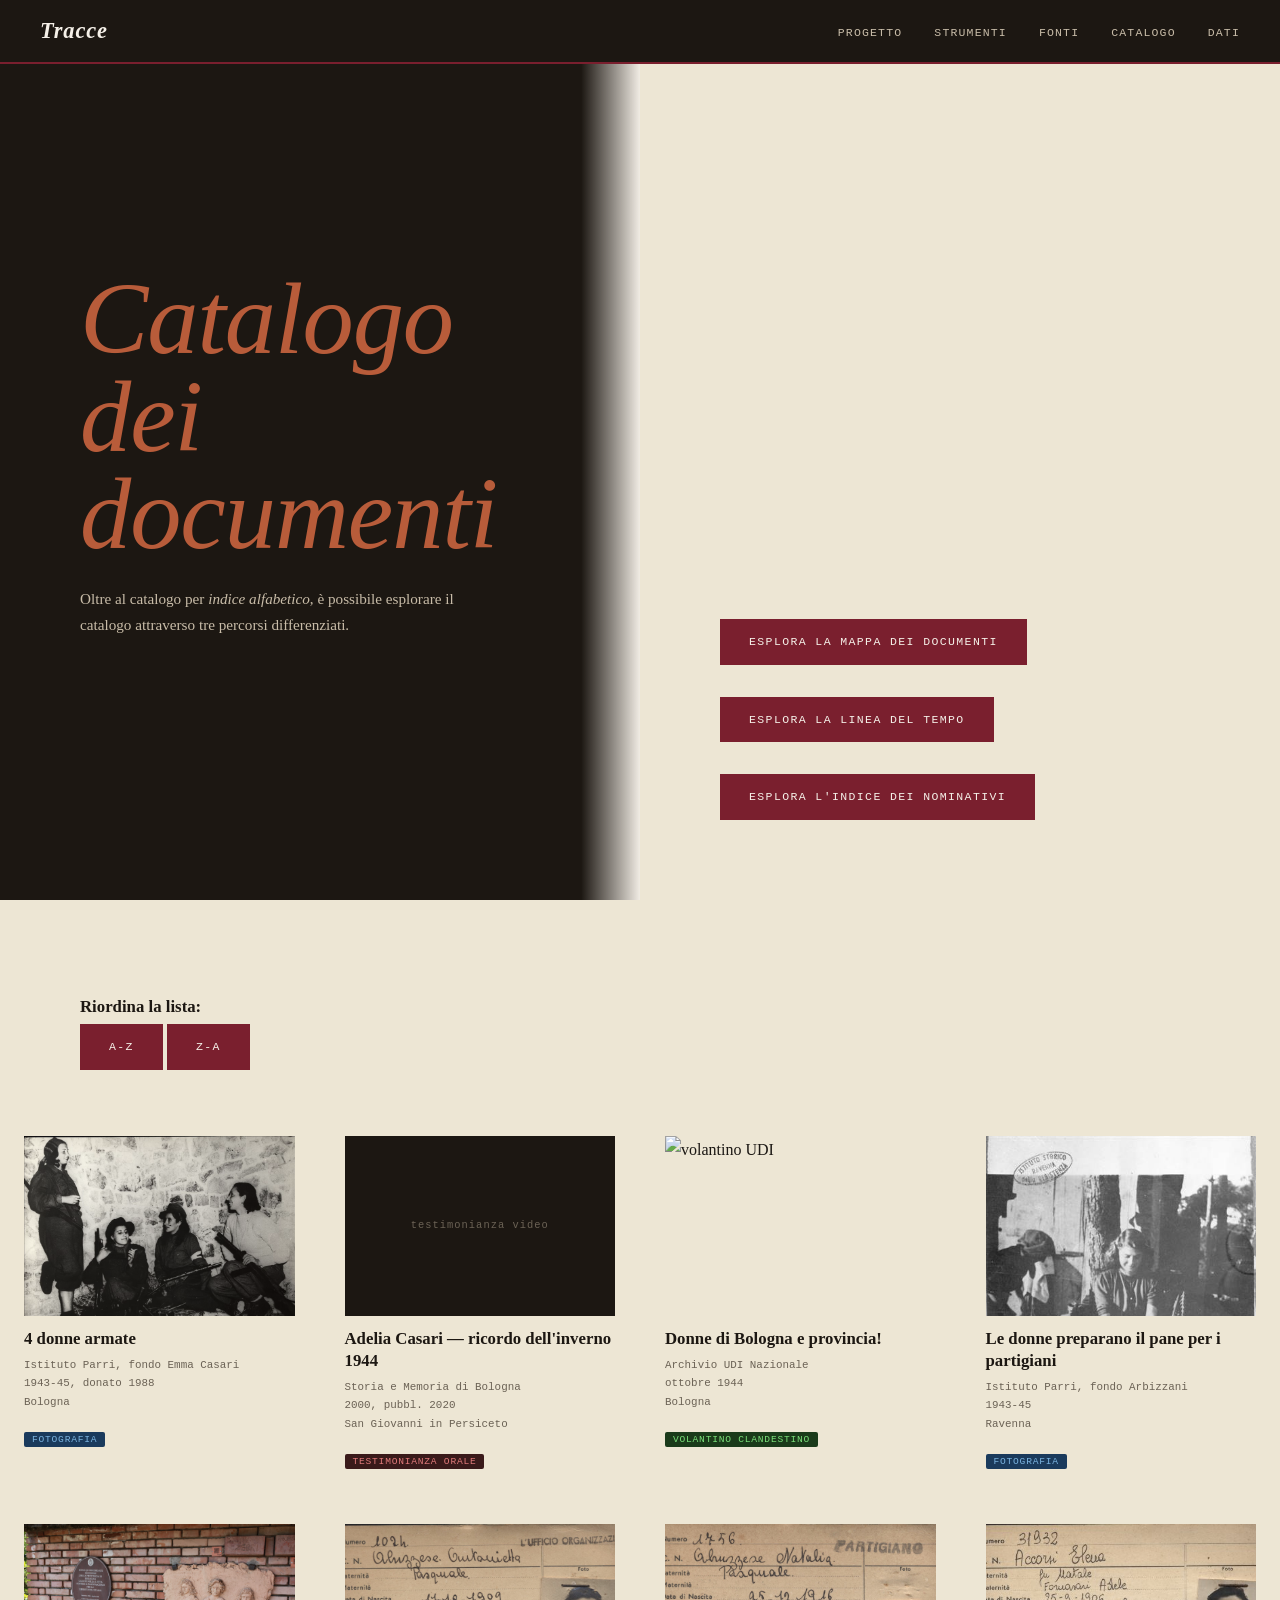
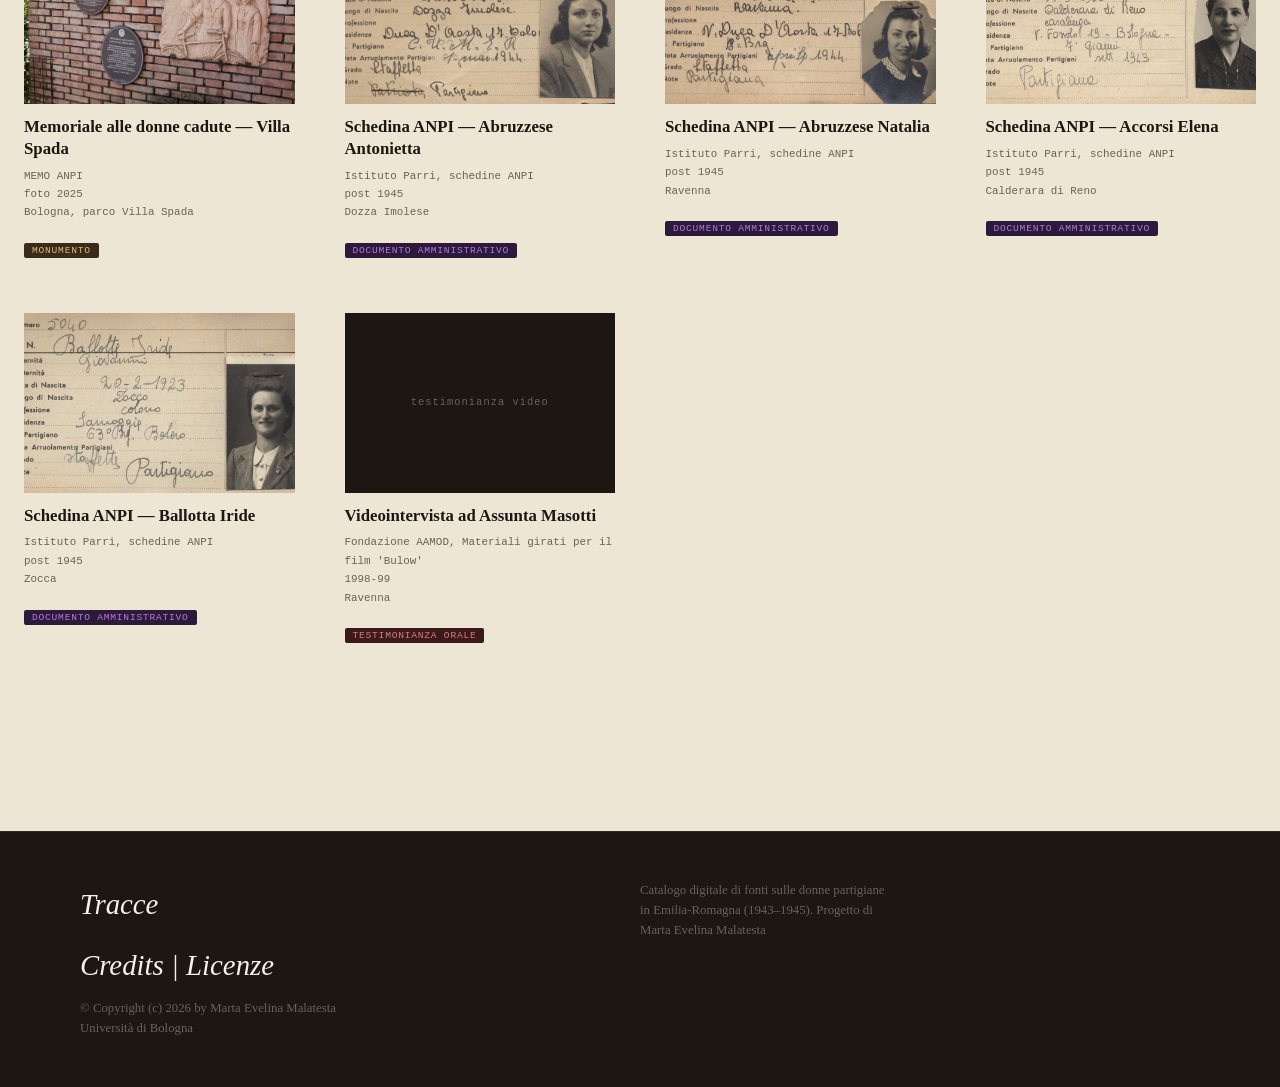
==== commit d2ffec18: "Update list-items.html" ====
--- a/list-items.html
+++ b/list-items.html
@@ -98,7 +98,7 @@
 
       <!-- ITEM 4 -->
       <div class="tipo-card">
-        <img class="card-img" src="img/ER-FOTO-0002.jpg" alt="donne che preparano il pane">
+        <img class="card-img" src="img/ER-FOTO-0001.jpg" alt="donne che preparano il pane">
         <p class="tipo-titolo">Le donne preparano il pane per i partigiani</p>
         <div class="tipo-meta">
           <p>Istituto Parri, fondo Arbizzani<br>1943-45<br>Ravenna</p>
